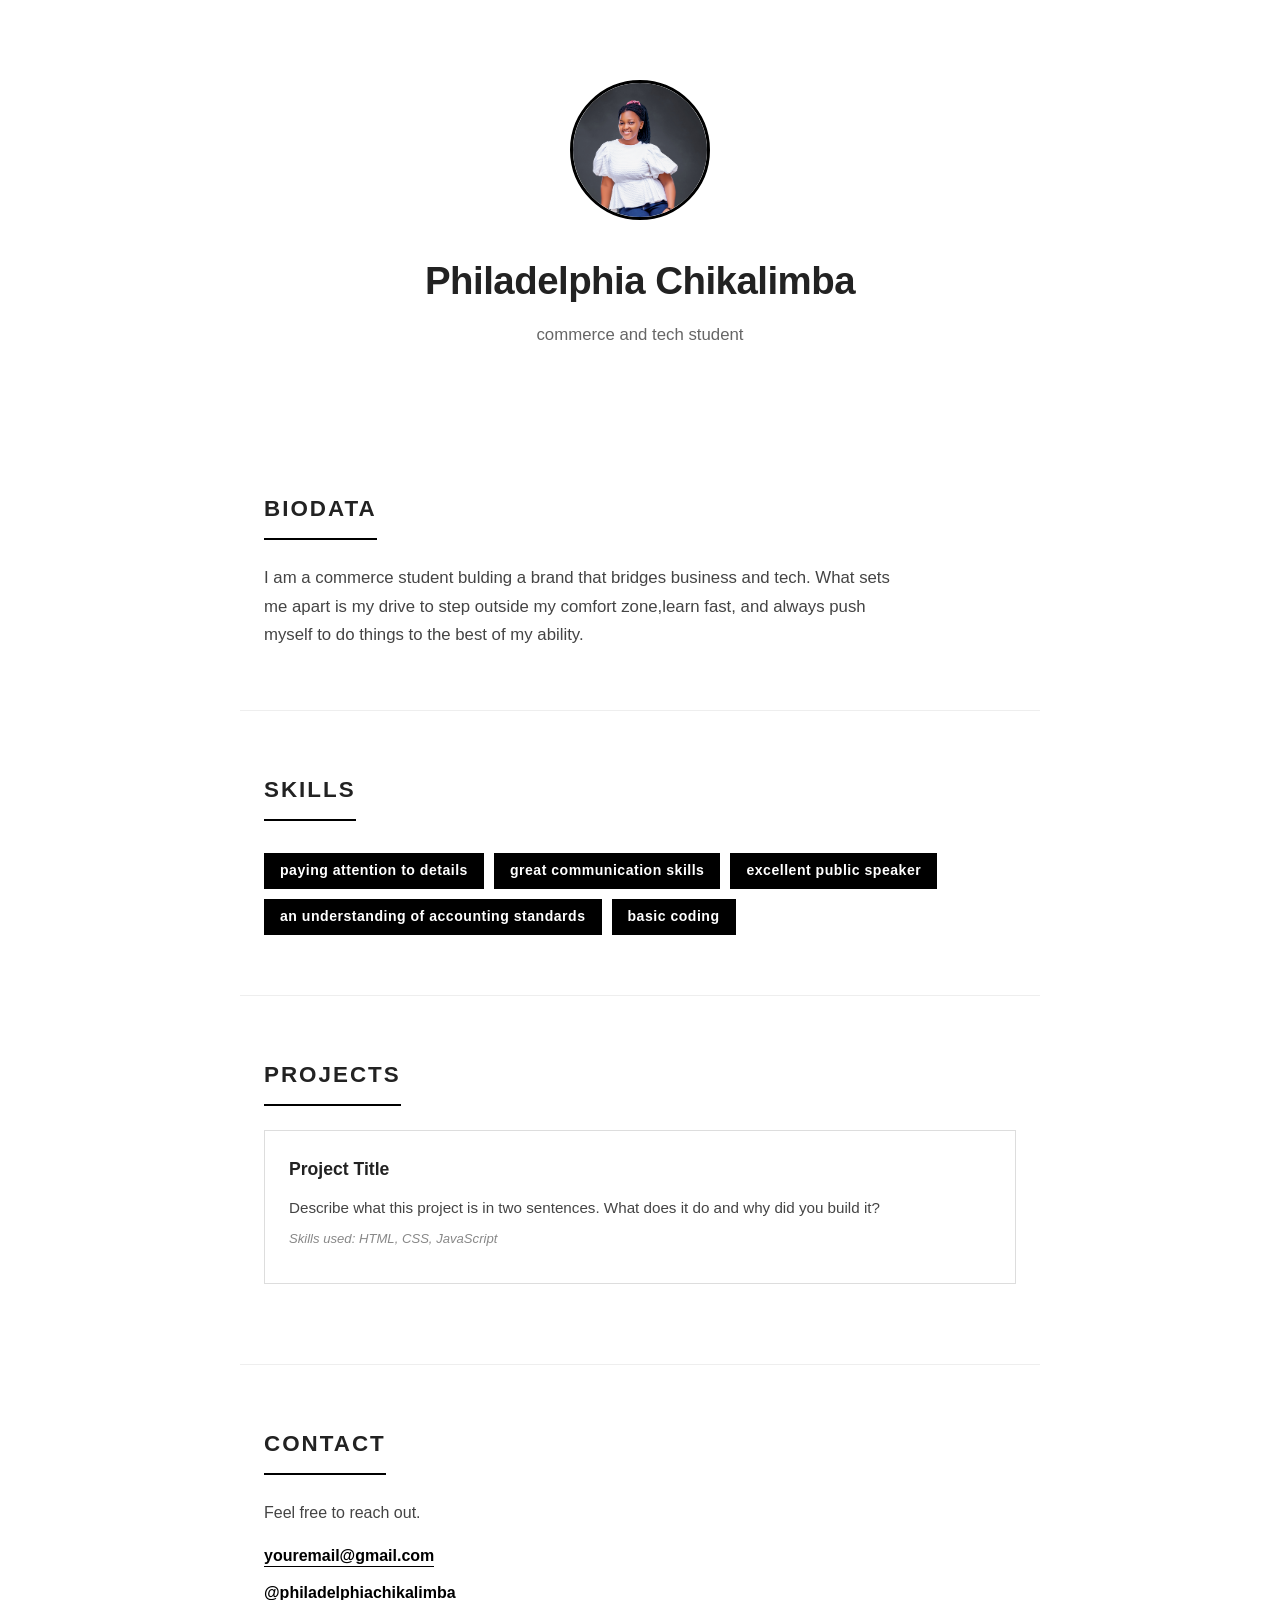
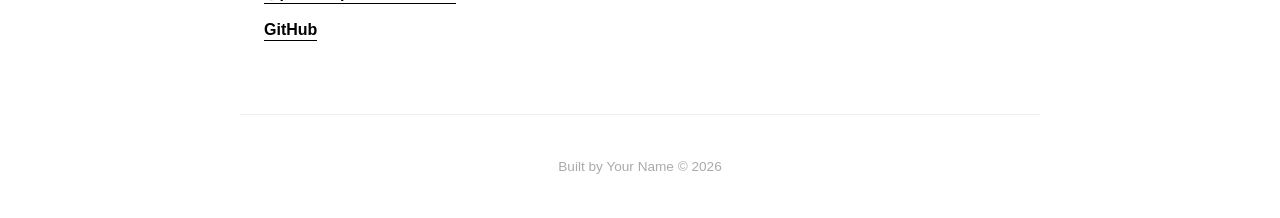
==== index.html @ 0338484e "Update contact links in index.html" ====
<!DOCTYPE html>
<html lang="en">
<head>
  <meta charset="UTF-8">
  <meta name="viewport" content="width=device-width, initial-scale=1.0">
  <title>Philadelphia Chikalimba</title>
  <link rel="stylesheet" href="style.css">
</head>
<body>

  <header>
    <img src="photo.jpg" alt="Your Name">
    <h1>Philadelphia Chikalimba</h1>
    <p class="title">commerce and tech student</p>
  </header>

  <section id="about">
    <h2>Biodata</h2>
    <p>
      I am a commerce student bulding a brand that bridges business and tech.
      What sets me apart is my drive to step outside my comfort zone,learn fast,
      and always push myself to do things to the best of my ability.
    </p>
  </section>

  <section id="skills">
    <h2>Skills</h2>
    <ul>
      <li>paying attention to details</li>
      <li>great communication skills</li>
      <li>excellent public speaker</li>
      <li>an understanding of accounting standards</li>
      <li>basic coding</li>
    </ul>
  </section>

  <section id="projects">
    <h2>Projects</h2>

    <div class="project-card">
      <h3>Project Title</h3>
      <p>Describe what this project is in two sentences. What does it do and why did you build it?</p>
      <p class="tags">Skills used: HTML, CSS, JavaScript</p>
    </div>

    <!-- Copy the block above to add more projects -->

  </section>

  <section id="contact">
    <h2>Contact</h2>
    <p>Feel free to reach out.</p>
    <ul class="contact-list">
      <li><a href="mailto:phil.chikalimba@gmail.com">youremail@gmail.com</a></li>
      <li><a href="https://www.instagram.com/philadelphiachikalimba/">@philadelphiachikalimba</a></li>
      <li><a href="https://github.com/yourname" target="_blank">GitHub</a></li>
    </ul>
  </section>

  <footer>
    <p>Built by Your Name &copy; 2026</p>
  </footer>

</body>
</html>
---- style.css ----
/* --- RESET & BASE --- */
* {
  margin: 0;
  padding: 0;
  box-sizing: border-box;
}
 
body {
  font-family: Arial, sans-serif;
  font-size: 16px;
  color: #222222;
  background-color: #ffffff;
  line-height: 1.7;
}
 
/* --- LAYOUT --- */
header,
section,
footer {
  max-width: 800px;
  margin: 0 auto;
  padding: 60px 24px;
}
 
section + section {
  border-top: 1px solid #eeeeee;
}
 
/* --- HEADER / HERO --- */
header {
  text-align: center;
  padding-top: 80px;
  padding-bottom: 80px;
}
 
header img {
  width: 140px;
  height: 140px;
  border-radius: 50%;
  object-fit: cover;
  border: 3px solid #000000;
  margin-bottom: 20px;
}
 
header h1 {
  font-size: 2.4rem;
  font-weight: 700;
  letter-spacing: -0.5px;
  margin-bottom: 8px;
}
 
header .title {
  font-size: 1.05rem;
  color: #666666;
}
 
/* --- SECTION HEADINGS --- */
h2 {
  font-size: 1.4rem;
  font-weight: 700;
  text-transform: uppercase;
  letter-spacing: 2px;
  margin-bottom: 24px;
  padding-bottom: 10px;
  border-bottom: 2px solid #000000;
  display: inline-block;
}
 
/* --- ABOUT --- */
#about p {
  font-size: 1.05rem;
  color: #444444;
  max-width: 640px;
}
 
/* --- SKILLS --- */
#skills ul {
  list-style: none;
  display: flex;
  flex-wrap: wrap;
  gap: 10px;
  margin-top: 8px;
}
 
#skills ul li {
  background-color: #000000;
  color: #ffffff;
  padding: 6px 16px;
  font-size: 0.88rem;
  font-weight: 600;
  letter-spacing: 0.5px;
}
 
/* --- PROJECTS --- */
.project-card {
  border: 1px solid #dddddd;
  padding: 24px;
  margin-bottom: 20px;
}
 
.project-card h3 {
  font-size: 1.1rem;
  font-weight: 700;
  margin-bottom: 10px;
}
 
.project-card p {
  font-size: 0.95rem;
  color: #444444;
  margin-bottom: 8px;
}
 
.project-card .tags {
  font-size: 0.82rem;
  color: #888888;
  font-style: italic;
}
 
/* --- CONTACT --- */
#contact p {
  margin-bottom: 16px;
  color: #444444;
}
 
.contact-list {
  list-style: none;
}
 
.contact-list li {
  margin-bottom: 10px;
}
 
.contact-list a {
  color: #000000;
  text-decoration: none;
  font-weight: 600;
  border-bottom: 1px solid #000000;
  padding-bottom: 2px;
}
 
.contact-list a:hover {
  color: #555555;
  border-bottom-color: #555555;
}
 
/* --- FOOTER --- */
footer {
  text-align: center;
  padding-top: 40px;
  padding-bottom: 40px;
  font-size: 0.85rem;
  color: #aaaaaa;
  border-top: 1px solid #eeeeee;
}
 
/* --- MOBILE RESPONSIVE --- */
@media (max-width: 600px) {
  header h1 {
    font-size: 1.8rem;
  }
 
  h2 {
    font-size: 1.2rem;
  }
 
  header img {
    width: 110px;
    height: 110px;
  }
 
  #skills ul {
    gap: 8px;
  }
 
  .project-card {
    padding: 18px;
  }
}
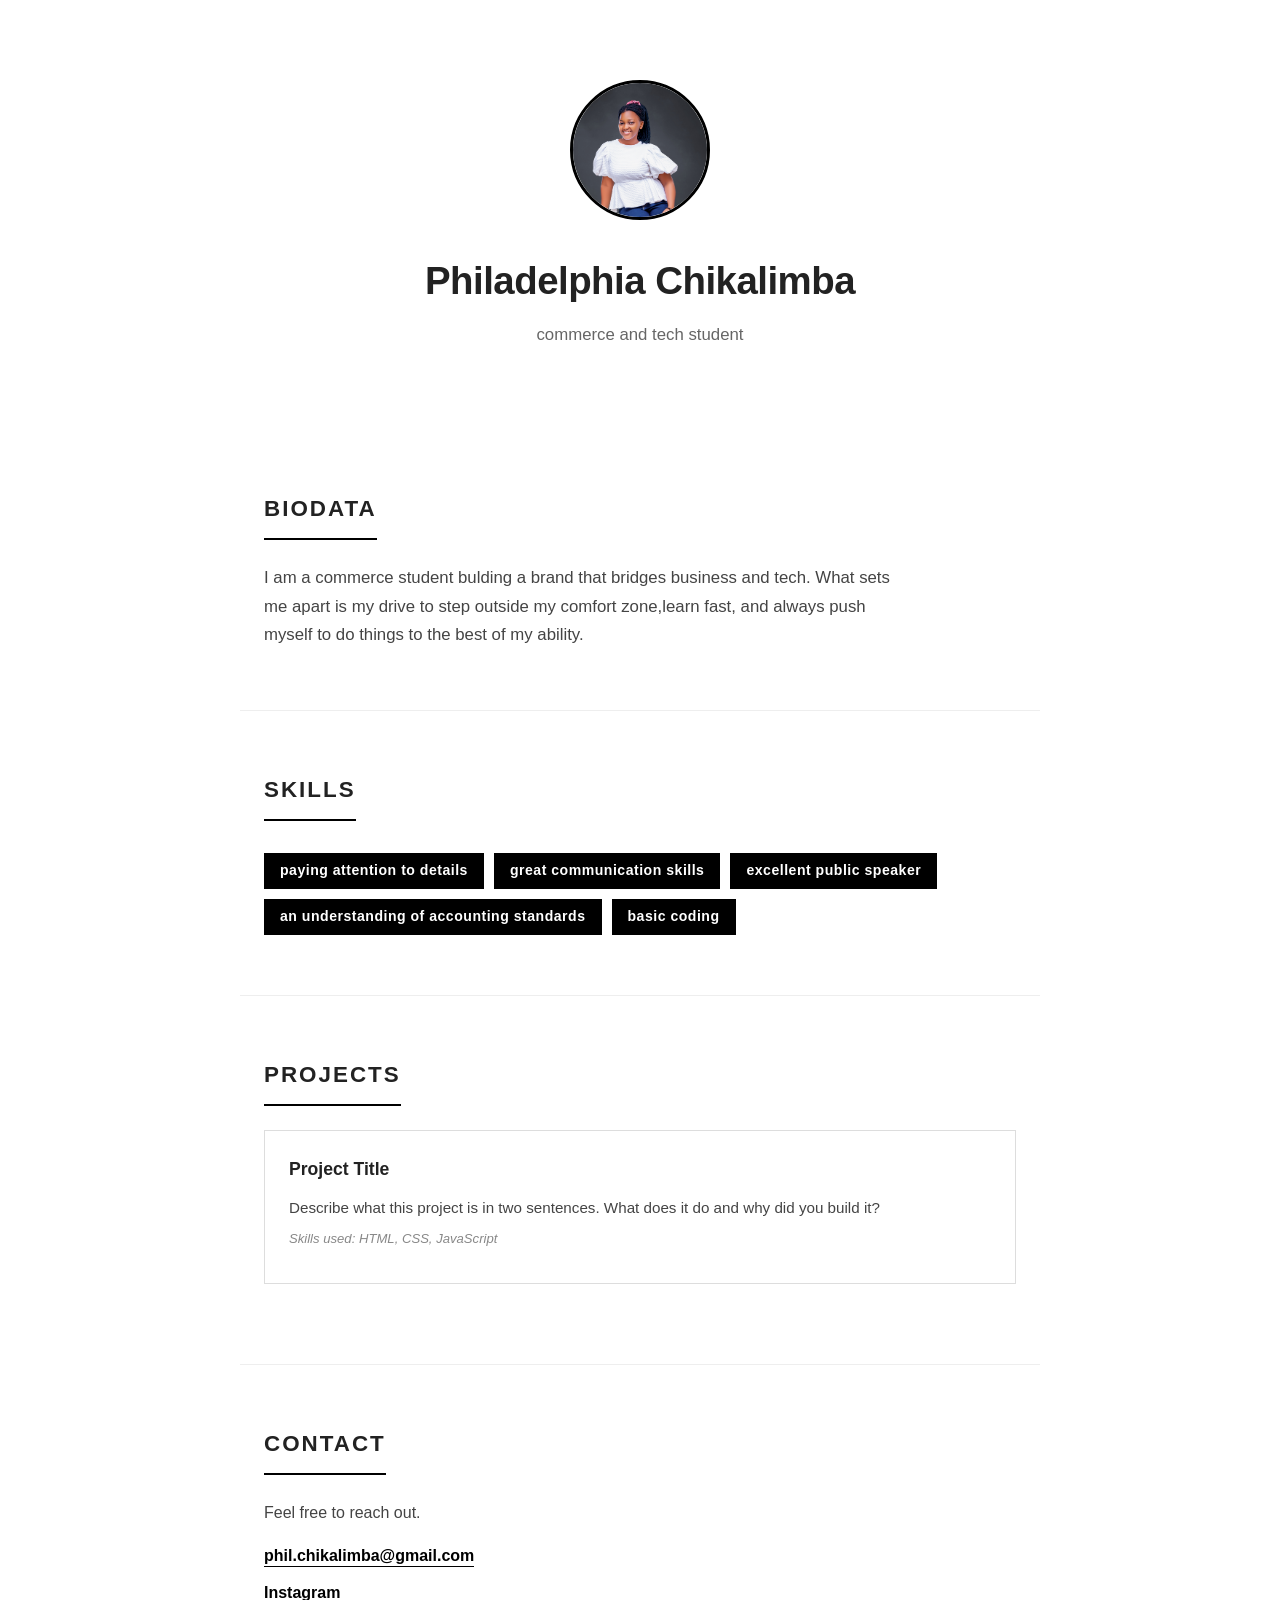
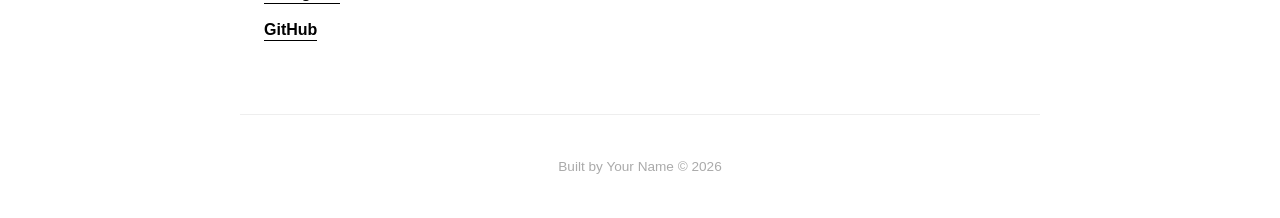
==== commit 486867a5: "Update contact information in index.html" ====
--- a/index.html
+++ b/index.html
@@ -48,14 +48,14 @@
   </section>
 
   <section id="contact">
-    <h2>Contact</h2>
-    <p>Feel free to reach out.</p>
-    <ul class="contact-list">
-      <li><a href="mailto:phil.chikalimba@gmail.com">youremail@gmail.com</a></li>
-      <li><a href="https://www.instagram.com/philadelphiachikalimba/">@philadelphiachikalimba</a></li>
-      <li><a href="https://github.com/yourname" target="_blank">GitHub</a></li>
-    </ul>
-  </section>
+  <h2>Contact</h2>
+  <p>Feel free to reach out.</p>
+  <ul class="contact-list">
+    <li><a href="mailto:phil.chikalimba@gmail.com">phil.chikalimba@gmail.com</a></li>
+    <li><a href="https://www.instagram.com/philaedphiachikalimba?igsh=0Ghucnkxb2ZpOHd5" target="_blank" rel="noopener noreferrer">Instagram</a></li>
+    <li><a href="https://github.com/philly619" target="_blank" rel="noopener noreferrer">GitHub</a></li>
+  </ul>
+</section>
 
   <footer>
     <p>Built by Your Name &copy; 2026</p>
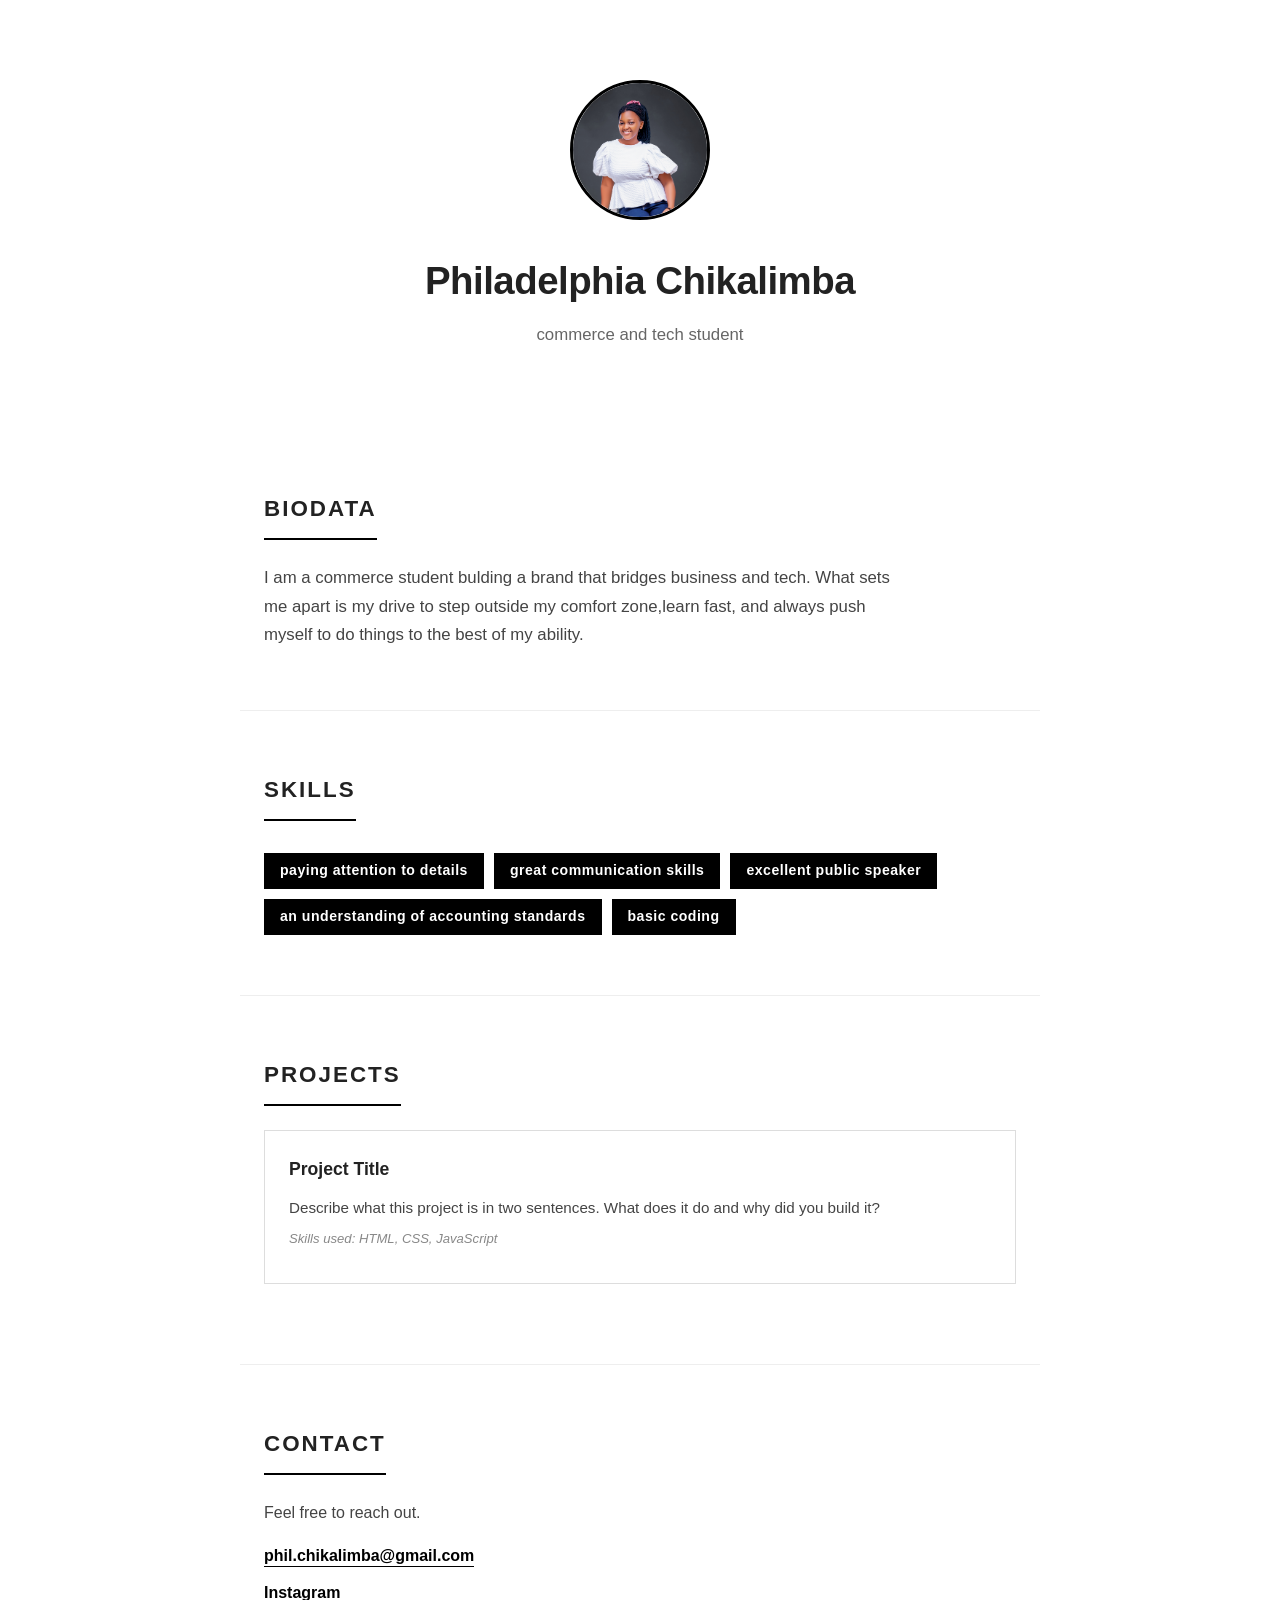
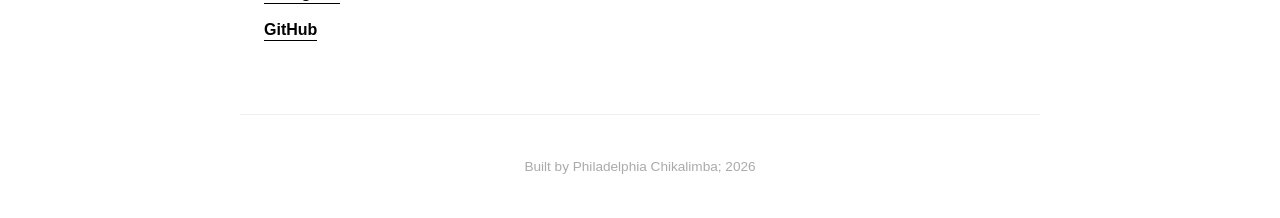
==== commit 2b08d5a1: "Update footer with new author name" ====
--- a/index.html
+++ b/index.html
@@ -52,13 +52,13 @@
   <p>Feel free to reach out.</p>
   <ul class="contact-list">
     <li><a href="mailto:phil.chikalimba@gmail.com">phil.chikalimba@gmail.com</a></li>
-    <li><a href="https://www.instagram.com/philaedphiachikalimba?igsh=0Ghucnkxb2ZpOHd5" target="_blank" rel="noopener noreferrer">Instagram</a></li>
+    <li><a href="https://www.instagram.com/philadelphiachikalimba?igsh=0Ghucnkxb2ZpOHd5" target="_blank" rel="noopener noreferrer">Instagram</a></li>
     <li><a href="https://github.com/philly619" target="_blank" rel="noopener noreferrer">GitHub</a></li>
   </ul>
 </section>
 
   <footer>
-    <p>Built by Your Name &copy; 2026</p>
+    <p>Built by Philadelphia Chikalimba; 2026</p>
   </footer>
 
 </body>
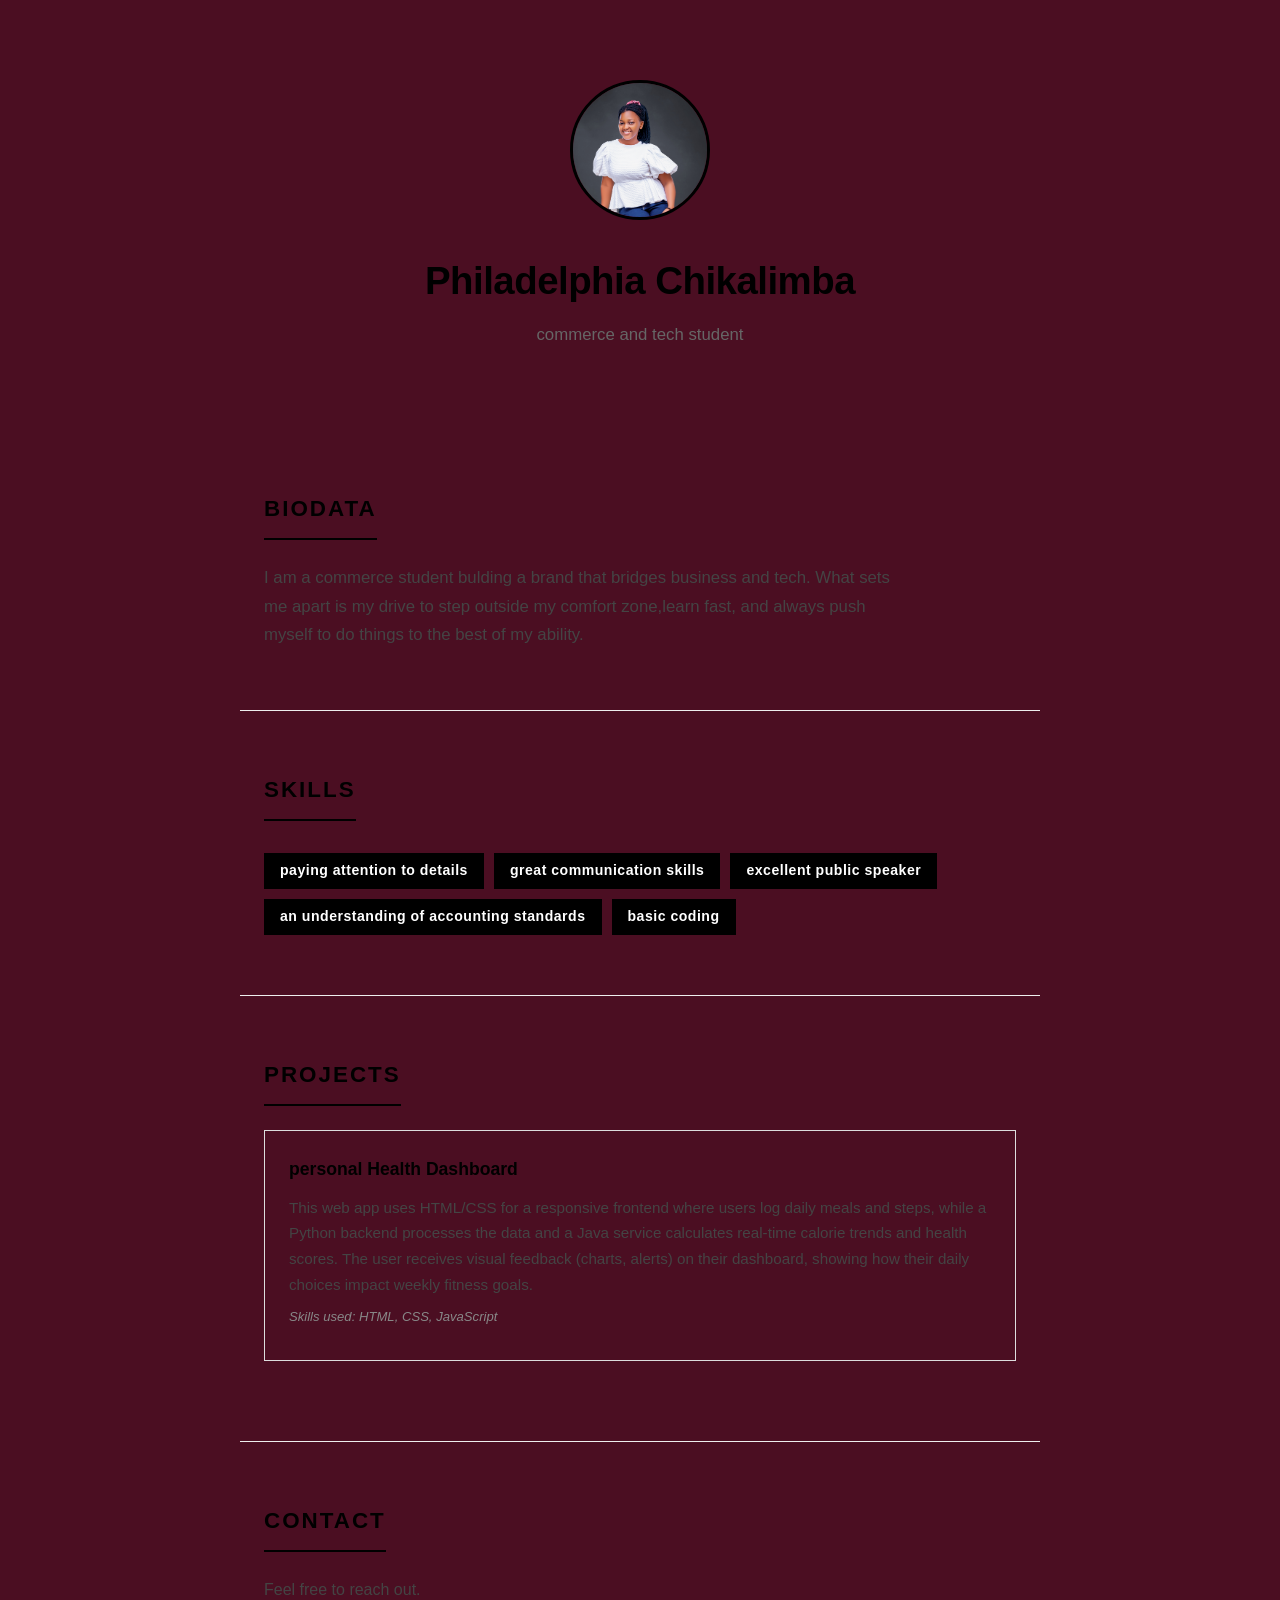
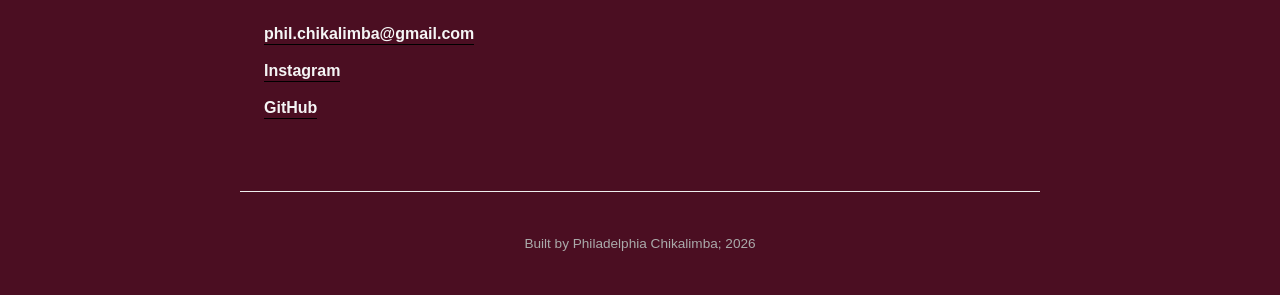
==== commit d49af19b: "Revise project title and description in index.html Updated project description for personal health d" ====
--- a/index.html
+++ b/index.html
@@ -38,8 +38,10 @@
     <h2>Projects</h2>
 
     <div class="project-card">
-      <h3>Project Title</h3>
-      <p>Describe what this project is in two sentences. What does it do and why did you build it?</p>
+      <h3>personal Health Dashboard</h3>
+      <p>This web app uses HTML/CSS for a responsive frontend where users log daily meals and steps, 
+        while a Python backend processes the data and a Java service calculates real-time calorie trends and health scores. 
+        The user receives visual feedback (charts, alerts) on their dashboard, showing how their daily choices impact weekly fitness goals.</p>
       <p class="tags">Skills used: HTML, CSS, JavaScript</p>
     </div>
 
--- a/style.css
+++ b/style.css
@@ -8,8 +8,8 @@
 body {
   font-family: Arial, sans-serif;
   font-size: 16px;
-  color: #222222;
-  background-color: #ffffff;
+  color: #000000;
+  background-color: #4B0E22;
   line-height: 1.7;
 }
  
@@ -131,7 +131,7 @@
 }
  
 .contact-list a {
-  color: #000000;
+  color: #f5f5f5;
   text-decoration: none;
   font-weight: 600;
   border-bottom: 1px solid #000000;
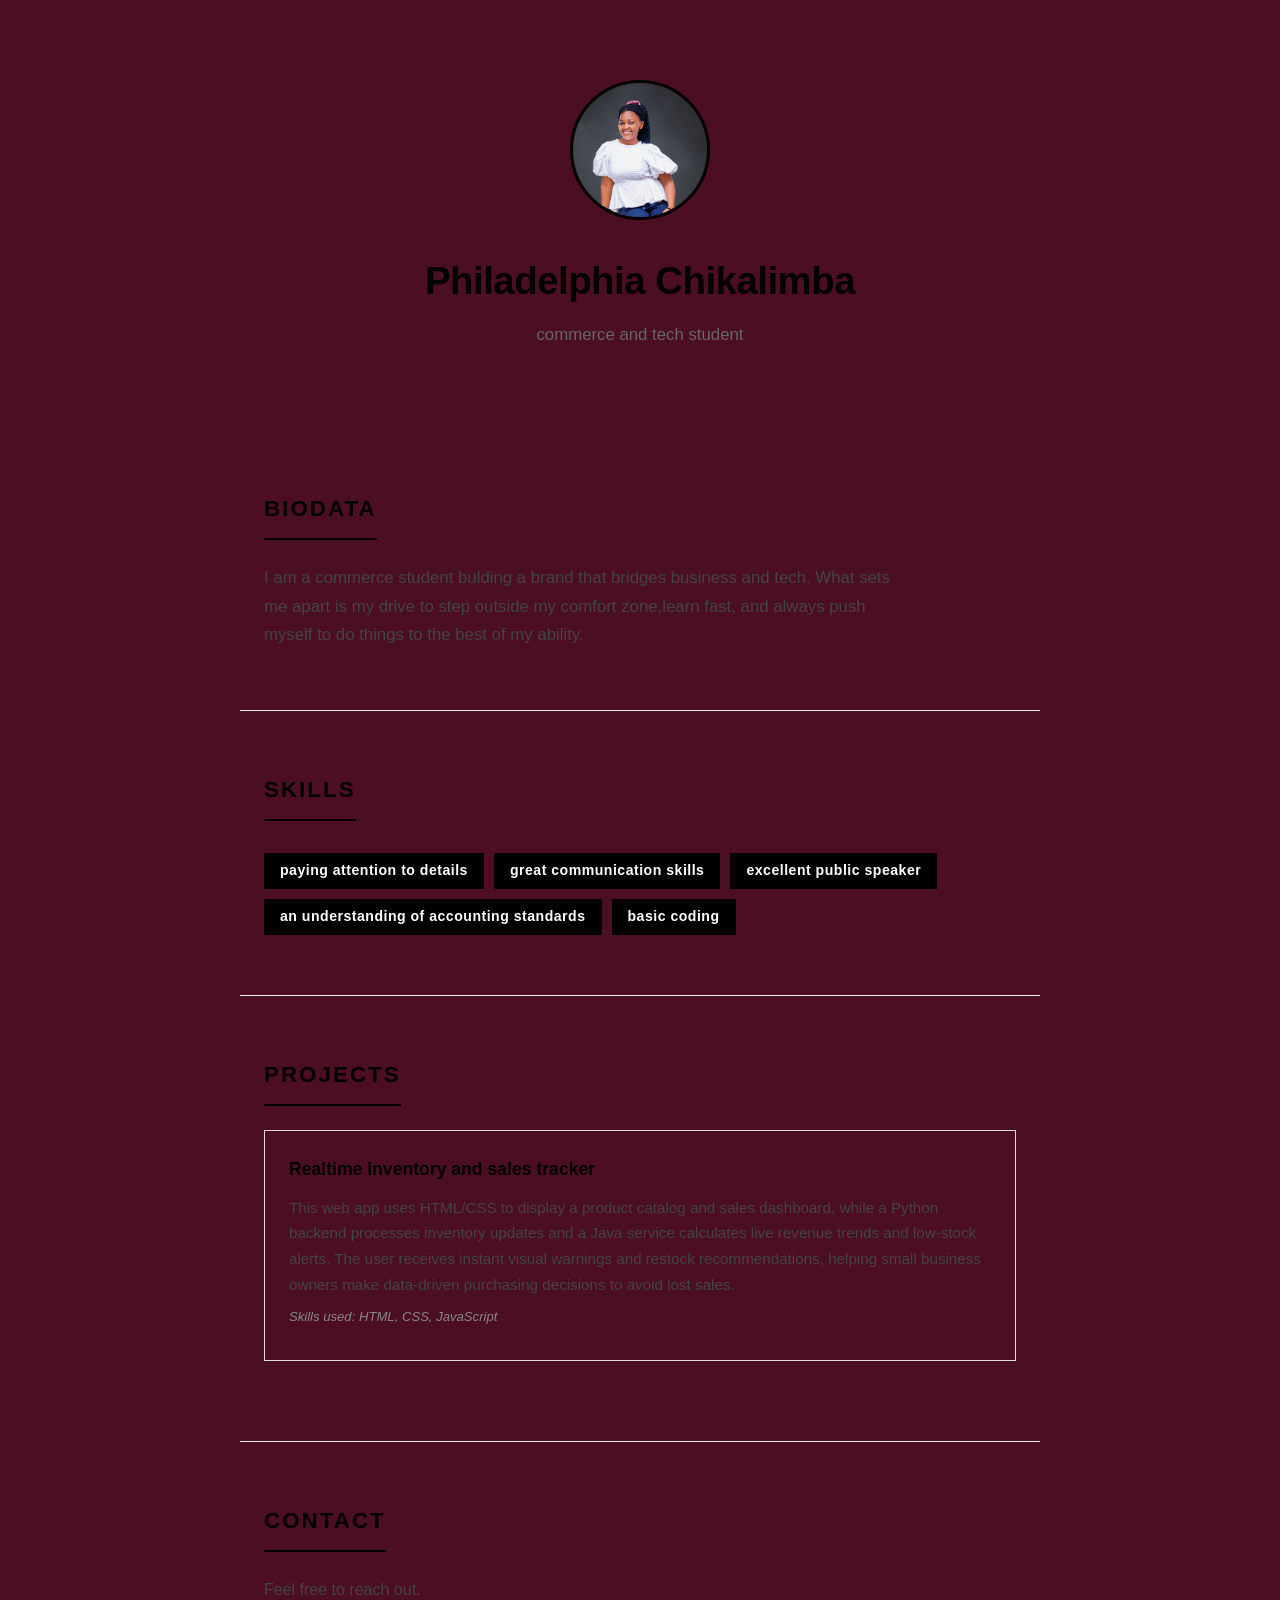
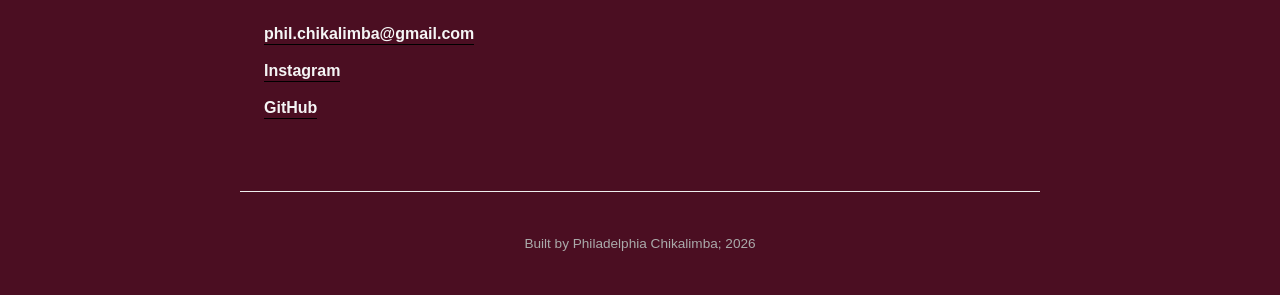
==== commit e0dba8f9: "Update project description and title in index.html" ====
--- a/index.html
+++ b/index.html
@@ -38,10 +38,11 @@
     <h2>Projects</h2>
 
     <div class="project-card">
-      <h3>personal Health Dashboard</h3>
-      <p>This web app uses HTML/CSS for a responsive frontend where users log daily meals and steps, 
-        while a Python backend processes the data and a Java service calculates real-time calorie trends and health scores. 
-        The user receives visual feedback (charts, alerts) on their dashboard, showing how their daily choices impact weekly fitness goals.</p>
+      <h3>Realtime inventory and sales tracker</h3>
+      <p>This web app uses HTML/CSS to display a product catalog and sales dashboard,
+        while a Python backend processes inventory updates and a Java service calculates
+        live revenue trends and low-stock alerts. The user receives instant visual warnings and restock recommendations,
+        helping small business owners make data-driven purchasing decisions to avoid lost sales.</p>
       <p class="tags">Skills used: HTML, CSS, JavaScript</p>
     </div>
 
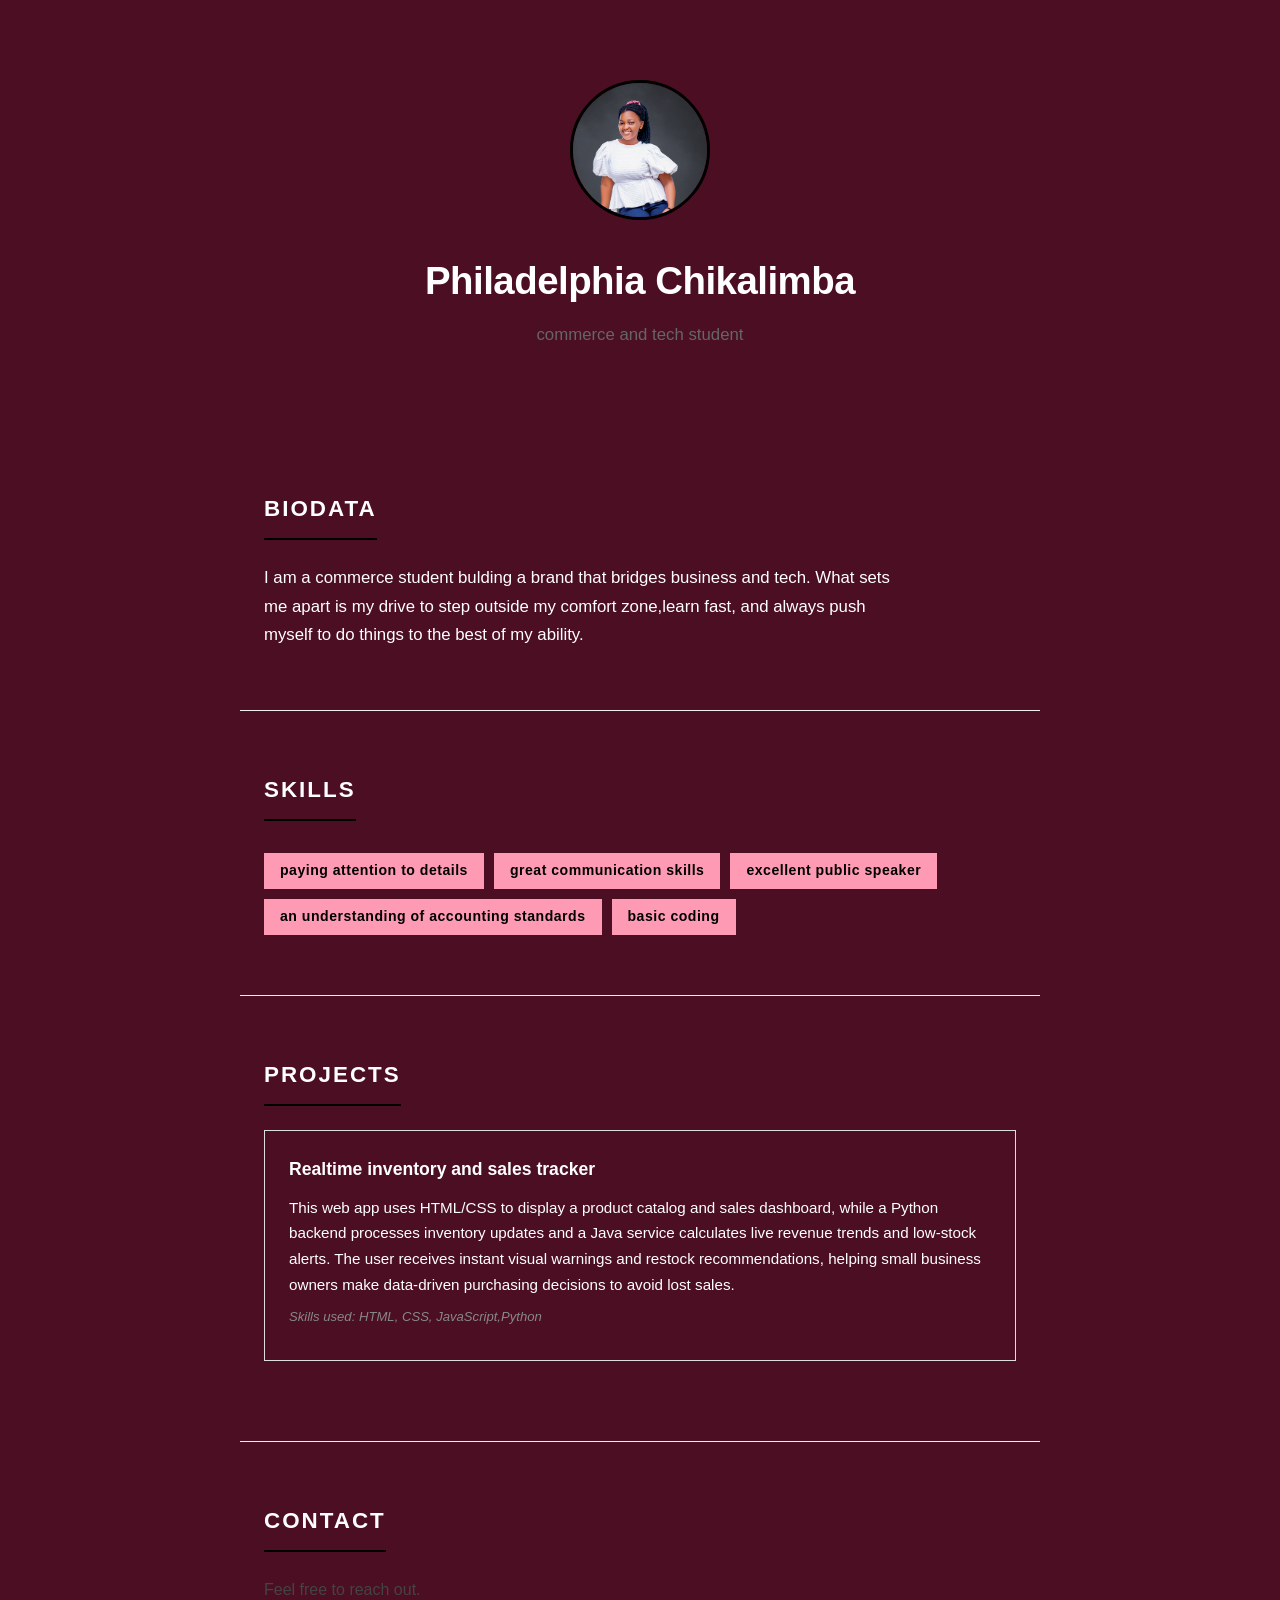
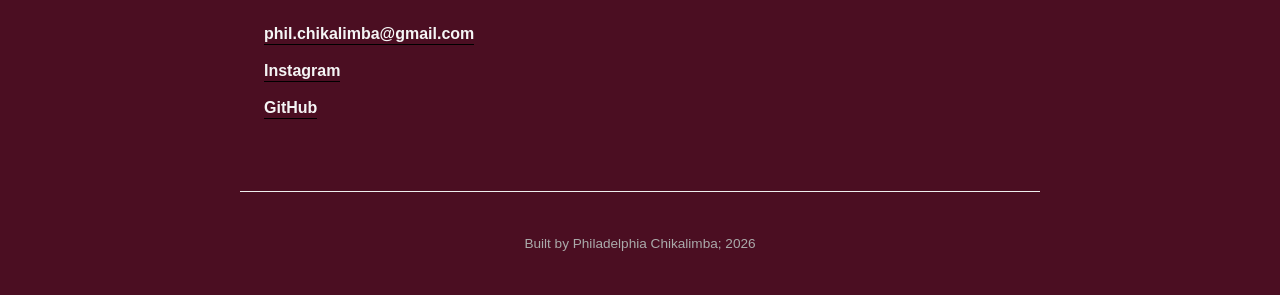
==== commit 28ff51ec: "Add Python to skills used in project description" ====
--- a/index.html
+++ b/index.html
@@ -43,7 +43,7 @@
         while a Python backend processes inventory updates and a Java service calculates
         live revenue trends and low-stock alerts. The user receives instant visual warnings and restock recommendations,
         helping small business owners make data-driven purchasing decisions to avoid lost sales.</p>
-      <p class="tags">Skills used: HTML, CSS, JavaScript</p>
+      <p class="tags">Skills used: HTML, CSS, JavaScript,Python</p>
     </div>
 
     <!-- Copy the block above to add more projects -->
--- a/style.css
+++ b/style.css
@@ -8,7 +8,7 @@
 body {
   font-family: Arial, sans-serif;
   font-size: 16px;
-  color: #000000;
+  color: #FFFFFF;
   background-color: #4B0E22;
   line-height: 1.7;
 }
@@ -69,7 +69,7 @@
 /* --- ABOUT --- */
 #about p {
   font-size: 1.05rem;
-  color: #444444;
+  color: #FFFFFF;
   max-width: 640px;
 }
  
@@ -83,8 +83,8 @@
 }
  
 #skills ul li {
-  background-color: #000000;
-  color: #ffffff;
+  background-color: #FF9AB4;
+  color: #000000;
   padding: 6px 16px;
   font-size: 0.88rem;
   font-weight: 600;
@@ -106,7 +106,7 @@
  
 .project-card p {
   font-size: 0.95rem;
-  color: #444444;
+  color: #FFFFFF;
   margin-bottom: 8px;
 }
  
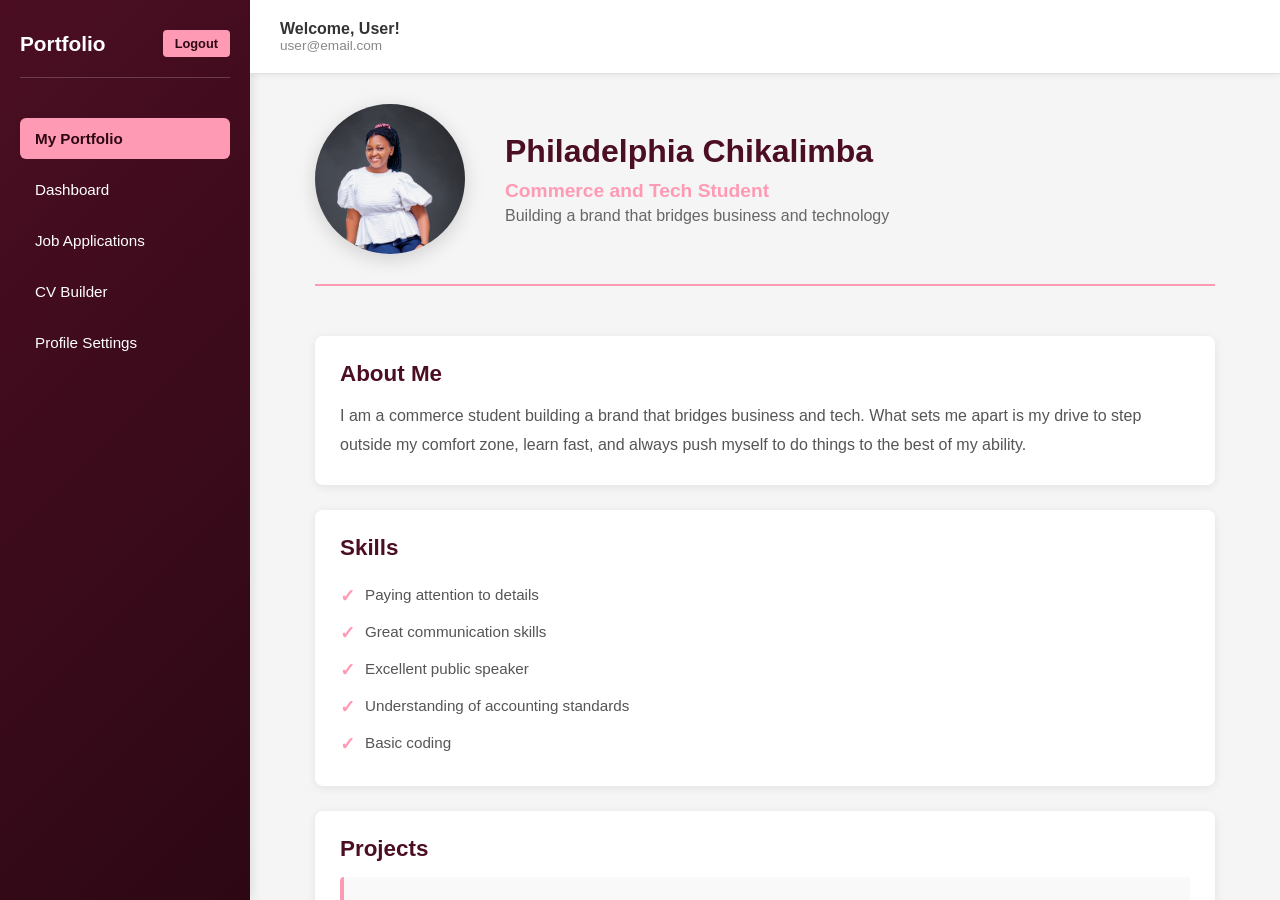
==== commit a4e9a603: "Replace index.html with merged dashboard-portfolio (now the default landing page)" ====
--- a/index.html
+++ b/index.html
@@ -3,66 +3,313 @@
 <head>
   <meta charset="UTF-8">
   <meta name="viewport" content="width=device-width, initial-scale=1.0">
-  <title>Philadelphia Chikalimba</title>
-  <link rel="stylesheet" href="style.css">
+  <title>Dashboard - Portfolio</title>
+  <link rel="stylesheet" href="dashboard-style.css">
 </head>
 <body>
-
-  <header>
-    <img src="photo.jpg" alt="Your Name">
-    <h1>Philadelphia Chikalimba</h1>
-    <p class="title">commerce and tech student</p>
-  </header>
-
-  <section id="about">
-    <h2>Biodata</h2>
-    <p>
-      I am a commerce student bulding a brand that bridges business and tech.
-      What sets me apart is my drive to step outside my comfort zone,learn fast,
-      and always push myself to do things to the best of my ability.
-    </p>
-  </section>
-
-  <section id="skills">
-    <h2>Skills</h2>
-    <ul>
-      <li>paying attention to details</li>
-      <li>great communication skills</li>
-      <li>excellent public speaker</li>
-      <li>an understanding of accounting standards</li>
-      <li>basic coding</li>
-    </ul>
-  </section>
-
-  <section id="projects">
-    <h2>Projects</h2>
-
-    <div class="project-card">
-      <h3>Realtime inventory and sales tracker</h3>
-      <p>This web app uses HTML/CSS to display a product catalog and sales dashboard,
-        while a Python backend processes inventory updates and a Java service calculates
-        live revenue trends and low-stock alerts. The user receives instant visual warnings and restock recommendations,
-        helping small business owners make data-driven purchasing decisions to avoid lost sales.</p>
-      <p class="tags">Skills used: HTML, CSS, JavaScript,Python</p>
+  <div class="dashboard-container">
+    <!-- Sidebar Navigation -->
+    <aside class="sidebar">
+      <div class="sidebar-header">
+        <h2>Portfolio</h2>
+        <button id="logoutBtn" class="btn-logout">Logout</button>
+      </div>
+      <nav class="sidebar-nav">
+        <ul>
+          <li><a href="#" class="nav-link active" data-section="portfolio">My Portfolio</a></li>
+          <li><a href="#" class="nav-link" data-section="overview">Dashboard</a></li>
+          <li><a href="#" class="nav-link" data-section="jobs">Job Applications</a></li>
+          <li><a href="#" class="nav-link" data-section="cv-builder">CV Builder</a></li>
+          <li><a href="#" class="nav-link" data-section="profile">Profile Settings</a></li>
+        </ul>
+      </nav>
+    </aside>
+
+    <!-- Main Content -->
+    <main class="main-content">
+      <!-- Header -->
+      <header class="dashboard-header">
+        <div class="user-info">
+          <p id="userName">Welcome, User!</p>
+          <small id="userEmail">user@email.com</small>
+        </div>
+      </header>
+
+      <!-- Portfolio Section -->
+      <section id="portfolio" class="section-content active">
+        <div class="portfolio-container">
+          <!-- Portfolio Header -->
+          <div class="portfolio-header">
+            <img src="photo.jpg" alt="Philadelphia Chikalimba" class="portfolio-photo">
+            <div class="portfolio-intro">
+              <h1>Philadelphia Chikalimba</h1>
+              <p class="portfolio-title">Commerce and Tech Student</p>
+              <p class="portfolio-subtitle">Building a brand that bridges business and technology</p>
+            </div>
+          </div>
+
+          <!-- About Section -->
+          <div class="portfolio-section">
+            <h2>About Me</h2>
+            <p class="bio-text">
+              I am a commerce student building a brand that bridges business and tech. What sets me apart is my drive to step outside my comfort zone, learn fast, and always push myself to do things to the best of my ability.
+            </p>
+          </div>
+
+          <!-- Skills Section -->
+          <div class="portfolio-section">
+            <h2>Skills</h2>
+            <ul class="skills-list">
+              <li>Paying attention to details</li>
+              <li>Great communication skills</li>
+              <li>Excellent public speaker</li>
+              <li>Understanding of accounting standards</li>
+              <li>Basic coding</li>
+            </ul>
+          </div>
+
+          <!-- Projects Section -->
+          <div class="portfolio-section">
+            <h2>Projects</h2>
+            <div class="project-card">
+              <h3>Realtime Inventory and Sales Tracker</h3>
+              <p>This web app uses HTML/CSS to display a product catalog and sales dashboard, while a Python backend processes inventory updates and a Java service calculates live revenue trends and low-stock alerts. The user receives instant visual warnings and restock recommendations, helping small business owners make data-driven purchasing decisions to avoid lost sales.</p>
+              <p class="project-tags"><strong>Skills used:</strong> HTML, CSS, JavaScript, Python</p>
+            </div>
+          </div>
+
+          <!-- Contact Section -->
+          <div class="portfolio-section">
+            <h2>Contact</h2>
+            <p>Feel free to reach out.</p>
+            <ul class="contact-list">
+              <li><a href="mailto:phil.chikalimba@gmail.com">📧 phil.chikalimba@gmail.com</a></li>
+              <li><a href="https://www.instagram.com/philadelphiachikalimba?igsh=0Ghucnkxb2ZpOHd5" target="_blank" rel="noopener noreferrer">📱 Instagram</a></li>
+              <li><a href="https://github.com/philly619" target="_blank" rel="noopener noreferrer">💻 GitHub</a></li>
+            </ul>
+          </div>
+        </div>
+      </section>
+
+      <!-- Dashboard Overview Section -->
+      <section id="overview" class="section-content">
+        <h1>Dashboard Overview</h1>
+        <div class="stats-grid">
+          <div class="stat-card">
+            <h3>Applied Jobs</h3>
+            <p class="stat-number" id="appliedCount">0</p>
+          </div>
+          <div class="stat-card">
+            <h3>Interested Jobs</h3>
+            <p class="stat-number" id="interestedCount">0</p>
+          </div>
+          <div class="stat-card">
+            <h3>CV Versions</h3>
+            <p class="stat-number" id="cvCount">0</p>
+          </div>
+        </div>
+      </section>
+
+      <!-- Job Applications Section -->
+      <section id="jobs" class="section-content">
+        <h1>Job Applications Tracker</h1>
+        
+        <div class="jobs-controls">
+          <button id="addJobBtn" class="btn-primary">+ Add Job</button>
+          <div class="filter-tabs">
+            <button class="filter-btn active" data-filter="all">All</button>
+            <button class="filter-btn" data-filter="applied">Applied</button>
+            <button class="filter-btn" data-filter="interested">Interested</button>
+          </div>
+        </div>
+
+        <!-- Add Job Modal -->
+        <div id="jobModal" class="modal">
+          <div class="modal-content">
+            <span class="close">&times;</span>
+            <h2>Add Job Application</h2>
+            <form id="jobForm">
+              <div class="form-group">
+                <label for="jobTitle">Job Title</label>
+                <input type="text" id="jobTitle" name="jobTitle" required>
+              </div>
+
+              <div class="form-group">
+                <label for="company">Company Name</label>
+                <input type="text" id="company" name="company" required>
+              </div>
+
+              <div class="form-group">
+                <label for="jobLocation">Location</label>
+                <input type="text" id="jobLocation" name="jobLocation">
+              </div>
+
+              <div class="form-group">
+                <label for="jobStatus">Status</label>
+                <select id="jobStatus" name="jobStatus" required>
+                  <option value="applied">Applied</option>
+                  <option value="interested">Interested</option>
+                </select>
+              </div>
+
+              <div class="form-group">
+                <label for="applicationDate">Application Date</label>
+                <input type="date" id="applicationDate" name="applicationDate">
+              </div>
+
+              <div class="form-group">
+                <label for="jobDescription">Job Description</label>
+                <textarea id="jobDescription" name="jobDescription" rows="4"></textarea>
+              </div>
+
+              <button type="submit" class="btn-primary">Save Job</button>
+            </form>
+          </div>
+        </div>
+
+        <!-- Jobs List -->
+        <div id="jobsList" class="jobs-list">
+          <p class="no-data">No jobs added yet. Click "Add Job" to get started.</p>
+        </div>
+      </section>
+
+      <!-- CV Builder Section -->
+      <section id="cv-builder" class="section-content">
+        <h1>CV Builder</h1>
+        
+        <div class="cv-builder-container">
+          <!-- CV Form -->
+          <div class="cv-form">
+            <h2>Build Your CV</h2>
+            <form id="cvForm">
+              <!-- Personal Information -->
+              <fieldset>
+                <legend>Personal Information</legend>
+                <div class="form-group">
+                  <label for="cvFullName">Full Name</label>
+                  <input type="text" id="cvFullName" name="cvFullName" required>
+                </div>
+
+                <div class="form-group">
+                  <label for="cvEmail">Email</label>
+                  <input type="email" id="cvEmail" name="cvEmail" required>
+                </div>
+
+                <div class="form-group">
+                  <label for="cvPhone">Phone Number</label>
+                  <input type="tel" id="cvPhone" name="cvPhone">
+                </div>
+
+                <div class="form-group">
+                  <label for="cvLocation">Location</label>
+                  <input type="text" id="cvLocation" name="cvLocation">
+                </div>
+              </fieldset>
+
+              <!-- Professional Summary -->
+              <fieldset>
+                <legend>Professional Summary</legend>
+                <div class="form-group">
+                  <label for="cvSummary">Summary</label>
+                  <textarea id="cvSummary" name="cvSummary" rows="4" placeholder="Brief summary of your professional background"></textarea>
+                </div>
+              </fieldset>
+
+              <!-- Experience -->
+              <fieldset>
+                <legend>Work Experience</legend>
+                <div id="experienceContainer"></div>
+                <button type="button" id="addExperienceBtn" class="btn-secondary">+ Add Experience</button>
+              </fieldset>
+
+              <!-- Education -->
+              <fieldset>
+                <legend>Education</legend>
+                <div id="educationContainer"></div>
+                <button type="button" id="addEducationBtn" class="btn-secondary">+ Add Education</button>
+              </fieldset>
+
+              <!-- Skills -->
+              <fieldset>
+                <legend>Skills</legend>
+                <div id="skillsContainer"></div>
+                <button type="button" id="addSkillBtn" class="btn-secondary">+ Add Skill</button>
+              </fieldset>
+
+              <div class="cv-actions">
+                <button type="submit" class="btn-primary">Save CV</button>
+                <button type="button" id="previewCvBtn" class="btn-secondary">Preview CV</button>
+              </div>
+            </form>
+          </div>
+
+          <!-- CV Preview -->
+          <div class="cv-preview">
+            <h2>CV Preview</h2>
+            <div id="cvPreviewContent" class="preview-content">
+              <p>Fill in the form to see your CV preview</p>
+            </div>
+            <button id="downloadCvBtn" class="btn-primary">Download PDF</button>
+          </div>
+        </div>
+      </section>
+
+      <!-- Profile Settings Section -->
+      <section id="profile" class="section-content">
+        <h1>Profile Settings</h1>
+        
+        <form id="profileForm">
+          <fieldset>
+            <legend>Account Information</legend>
+            <div class="form-group">
+              <label for="profileFullName">Full Name</label>
+              <input type="text" id="profileFullName" name="profileFullName" required>
+            </div>
+
+            <div class="form-group">
+              <label for="profileEmail">Email</label>
+              <input type="email" id="profileEmail" name="profileEmail" required disabled>
+            </div>
+
+            <div class="form-group">
+              <label for="profileBio">Bio</label>
+              <textarea id="profileBio" name="profileBio" rows="4"></textarea>
+            </div>
+          </fieldset>
+
+          <fieldset>
+            <legend>Change Password</legend>
+            <div class="form-group">
+              <label for="currentPassword">Current Password</label>
+              <input type="password" id="currentPassword" name="currentPassword">
+            </div>
+
+            <div class="form-group">
+              <label for="newPassword">New Password</label>
+              <input type="password" id="newPassword" name="newPassword">
+            </div>
+
+            <div class="form-group">
+              <label for="confirmNewPassword">Confirm New Password</label>
+              <input type="password" id="confirmNewPassword" name="confirmNewPassword">
+            </div>
+          </fieldset>
+
+          <button type="submit" class="btn-primary">Save Changes</button>
+        </form>
+      </section>
+    </main>
+  </div>
+
+  <!-- Success Modal -->
+  <div id="successModal" class="modal">
+    <div class="modal-content">
+      <p id="successMessage"></p>
+      <button class="btn-primary" onclick="closeSuccessModal()">Close</button>
     </div>
-
-    <!-- Copy the block above to add more projects -->
-
-  </section>
-
-  <section id="contact">
-  <h2>Contact</h2>
-  <p>Feel free to reach out.</p>
-  <ul class="contact-list">
-    <li><a href="mailto:phil.chikalimba@gmail.com">phil.chikalimba@gmail.com</a></li>
-    <li><a href="https://www.instagram.com/philadelphiachikalimba?igsh=0Ghucnkxb2ZpOHd5" target="_blank" rel="noopener noreferrer">Instagram</a></li>
-    <li><a href="https://github.com/philly619" target="_blank" rel="noopener noreferrer">GitHub</a></li>
-  </ul>
-</section>
-
-  <footer>
-    <p>Built by Philadelphia Chikalimba; 2026</p>
-  </footer>
-
+  </div>
+
+  <script src="auth.js"></script>
+  <script src="dashboard.js"></script>
 </body>
 </html>
--- a/dashboard-style.css
+++ b/dashboard-style.css
@@ -0,0 +1,812 @@
+/* --- RESET & BASE --- */
+* {
+  margin: 0;
+  padding: 0;
+  box-sizing: border-box;
+}
+
+body {
+  font-family: 'Segoe UI', Tahoma, Geneva, Verdana, sans-serif;
+  background-color: #f5f5f5;
+  color: #333;
+}
+
+/* --- DASHBOARD LAYOUT --- */
+.dashboard-container {
+  display: flex;
+  height: 100vh;
+}
+
+/* --- SIDEBAR --- */
+.sidebar {
+  width: 250px;
+  background: linear-gradient(135deg, #4B0E22 0%, #2d0814 100%);
+  color: white;
+  padding: 30px 20px;
+  overflow-y: auto;
+  box-shadow: 2px 0 10px rgba(0, 0, 0, 0.1);
+}
+
+.sidebar-header {
+  display: flex;
+  justify-content: space-between;
+  align-items: center;
+  margin-bottom: 40px;
+  padding-bottom: 20px;
+  border-bottom: 1px solid rgba(255, 255, 255, 0.2);
+}
+
+.sidebar-header h2 {
+  font-size: 1.3rem;
+  font-weight: 700;
+}
+
+.btn-logout {
+  background: #FF9AB4;
+  color: #2d0814;
+  border: none;
+  padding: 6px 12px;
+  border-radius: 4px;
+  font-size: 0.8rem;
+  font-weight: 600;
+  cursor: pointer;
+  transition: background 0.3s ease;
+}
+
+.btn-logout:hover {
+  background: #E67BA0;
+}
+
+.sidebar-nav ul {
+  list-style: none;
+}
+
+.sidebar-nav ul li {
+  margin-bottom: 10px;
+}
+
+.nav-link {
+  display: block;
+  color: white;
+  text-decoration: none;
+  padding: 12px 15px;
+  border-radius: 6px;
+  transition: background 0.3s ease;
+  font-size: 0.95rem;
+}
+
+.nav-link:hover {
+  background: rgba(255, 154, 180, 0.2);
+}
+
+.nav-link.active {
+  background: #FF9AB4;
+  color: #2d0814;
+  font-weight: 600;
+}
+
+/* --- MAIN CONTENT --- */
+.main-content {
+  flex: 1;
+  overflow-y: auto;
+  padding: 0;
+}
+
+.dashboard-header {
+  background: white;
+  padding: 20px 30px;
+  border-bottom: 1px solid #e0e0e0;
+  box-shadow: 0 2px 5px rgba(0, 0, 0, 0.05);
+  display: flex;
+  justify-content: space-between;
+  align-items: center;
+}
+
+.user-info {
+  display: flex;
+  flex-direction: column;
+}
+
+.user-info p {
+  font-size: 1rem;
+  font-weight: 600;
+  color: #333;
+}
+
+.user-info small {
+  font-size: 0.85rem;
+  color: #888;
+}
+
+/* --- SECTIONS --- */
+.section-content {
+  padding: 30px;
+  display: none;
+}
+
+.section-content.active {
+  display: block;
+  animation: fadeIn 0.3s ease;
+}
+
+@keyframes fadeIn {
+  from {
+    opacity: 0;
+    transform: translateY(10px);
+  }
+  to {
+    opacity: 1;
+    transform: translateY(0);
+  }
+}
+
+.section-content h1 {
+  font-size: 1.8rem;
+  color: #4B0E22;
+  margin-bottom: 30px;
+  font-weight: 700;
+}
+
+/* --- PORTFOLIO SECTION --- */
+.portfolio-container {
+  max-width: 900px;
+  margin: 0 auto;
+}
+
+.portfolio-header {
+  display: flex;
+  align-items: center;
+  gap: 40px;
+  margin-bottom: 50px;
+  padding-bottom: 30px;
+  border-bottom: 2px solid #FF9AB4;
+}
+
+.portfolio-photo {
+  width: 150px;
+  height: 150px;
+  border-radius: 50%;
+  object-fit: cover;
+  box-shadow: 0 5px 20px rgba(0, 0, 0, 0.15);
+}
+
+.portfolio-intro h1 {
+  font-size: 2rem;
+  color: #4B0E22;
+  margin: 0 0 10px 0;
+}
+
+.portfolio-title {
+  font-size: 1.2rem;
+  color: #FF9AB4;
+  font-weight: 600;
+  margin: 0 0 5px 0;
+}
+
+.portfolio-subtitle {
+  font-size: 1rem;
+  color: #666;
+  margin: 0;
+}
+
+.portfolio-section {
+  background: white;
+  padding: 25px;
+  border-radius: 8px;
+  margin-bottom: 25px;
+  box-shadow: 0 2px 10px rgba(0, 0, 0, 0.08);
+}
+
+.portfolio-section h2 {
+  font-size: 1.4rem;
+  color: #4B0E22;
+  margin-bottom: 15px;
+  font-weight: 700;
+}
+
+.bio-text {
+  font-size: 1rem;
+  line-height: 1.8;
+  color: #555;
+}
+
+.skills-list {
+  list-style: none;
+  padding: 0;
+}
+
+.skills-list li {
+  padding: 10px 0;
+  padding-left: 25px;
+  position: relative;
+  color: #555;
+  font-size: 0.95rem;
+}
+
+.skills-list li:before {
+  content: "✓";
+  position: absolute;
+  left: 0;
+  color: #FF9AB4;
+  font-weight: bold;
+  font-size: 1.1rem;
+}
+
+.project-card {
+  background: #f9f9f9;
+  padding: 20px;
+  border-left: 4px solid #FF9AB4;
+  border-radius: 4px;
+  margin-bottom: 15px;
+}
+
+.project-card h3 {
+  color: #4B0E22;
+  margin-bottom: 10px;
+  font-size: 1.1rem;
+}
+
+.project-card p {
+  color: #666;
+  line-height: 1.6;
+  margin-bottom: 10px;
+  font-size: 0.95rem;
+}
+
+.project-tags {
+  color: #888;
+  font-size: 0.9rem;
+  font-style: italic;
+}
+
+.contact-list {
+  list-style: none;
+  padding: 0;
+}
+
+.contact-list li {
+  padding: 10px 0;
+}
+
+.contact-list a {
+  color: #FF9AB4;
+  text-decoration: none;
+  font-weight: 600;
+  transition: color 0.3s ease;
+}
+
+.contact-list a:hover {
+  color: #E67BA0;
+  text-decoration: underline;
+}
+
+/* --- STATS GRID --- */
+.stats-grid {
+  display: grid;
+  grid-template-columns: repeat(auto-fit, minmax(250px, 1fr));
+  gap: 20px;
+  margin-bottom: 30px;
+}
+
+.stat-card {
+  background: white;
+  border-radius: 8px;
+  padding: 25px;
+  box-shadow: 0 2px 10px rgba(0, 0, 0, 0.08);
+  transition: transform 0.3s ease, box-shadow 0.3s ease;
+}
+
+.stat-card:hover {
+  transform: translateY(-5px);
+  box-shadow: 0 5px 20px rgba(0, 0, 0, 0.12);
+}
+
+.stat-card h3 {
+  color: #888;
+  font-size: 0.9rem;
+  font-weight: 600;
+  margin-bottom: 10px;
+  text-transform: uppercase;
+  letter-spacing: 0.5px;
+}
+
+.stat-number {
+  font-size: 2.5rem;
+  color: #FF9AB4;
+  font-weight: 700;
+}
+
+/* --- JOBS SECTION --- */
+.jobs-controls {
+  display: flex;
+  justify-content: space-between;
+  align-items: center;
+  margin-bottom: 25px;
+  gap: 20px;
+}
+
+.btn-primary {
+  background: linear-gradient(135deg, #FF9AB4 0%, #E67BA0 100%);
+  color: white;
+  border: none;
+  padding: 12px 24px;
+  border-radius: 6px;
+  font-size: 0.95rem;
+  font-weight: 600;
+  cursor: pointer;
+  transition: transform 0.2s ease, box-shadow 0.2s ease;
+}
+
+.btn-primary:hover {
+  transform: translateY(-2px);
+  box-shadow: 0 5px 20px rgba(255, 154, 180, 0.4);
+}
+
+.btn-secondary {
+  background: #e0e0e0;
+  color: #333;
+  border: none;
+  padding: 10px 20px;
+  border-radius: 6px;
+  font-size: 0.9rem;
+  font-weight: 600;
+  cursor: pointer;
+  transition: background 0.3s ease;
+}
+
+.btn-secondary:hover {
+  background: #d0d0d0;
+}
+
+/* --- FILTER TABS --- */
+.filter-tabs {
+  display: flex;
+  gap: 10px;
+}
+
+.filter-btn {
+  background: white;
+  color: #666;
+  border: 1px solid #ddd;
+  padding: 8px 16px;
+  border-radius: 20px;
+  cursor: pointer;
+  font-size: 0.85rem;
+  font-weight: 600;
+  transition: all 0.3s ease;
+}
+
+.filter-btn:hover {
+  border-color: #FF9AB4;
+  color: #FF9AB4;
+}
+
+.filter-btn.active {
+  background: #FF9AB4;
+  color: white;
+  border-color: #FF9AB4;
+}
+
+/* --- JOBS LIST --- */
+.jobs-list {
+  display: grid;
+  gap: 15px;
+}
+
+.job-card {
+  background: white;
+  border-radius: 8px;
+  padding: 20px;
+  box-shadow: 0 2px 10px rgba(0, 0, 0, 0.08);
+  border-left: 4px solid #FF9AB4;
+  transition: transform 0.3s ease, box-shadow 0.3s ease;
+}
+
+.job-card:hover {
+  transform: translateY(-3px);
+  box-shadow: 0 5px 20px rgba(0, 0, 0, 0.12);
+}
+
+.job-card-header {
+  display: flex;
+  justify-content: space-between;
+  align-items: start;
+  margin-bottom: 10px;
+}
+
+.job-card h3 {
+  font-size: 1.1rem;
+  color: #4B0E22;
+  margin: 0;
+}
+
+.job-card-meta {
+  display: flex;
+  gap: 15px;
+  font-size: 0.85rem;
+  color: #888;
+  margin-bottom: 10px;
+}
+
+.job-status {
+  display: inline-block;
+  padding: 4px 12px;
+  border-radius: 20px;
+  font-size: 0.8rem;
+  font-weight: 600;
+}
+
+.status-applied {
+  background: #e3f2fd;
+  color: #1976d2;
+}
+
+.status-interested {
+  background: #f3e5f5;
+  color: #7b1fa2;
+}
+
+.job-description {
+  color: #666;
+  line-height: 1.6;
+  margin: 10px 0;
+  font-size: 0.9rem;
+}
+
+.job-actions {
+  display: flex;
+  gap: 10px;
+  margin-top: 15px;
+}
+
+.btn-edit,
+.btn-delete {
+  padding: 6px 12px;
+  border: none;
+  border-radius: 4px;
+  font-size: 0.85rem;
+  cursor: pointer;
+  font-weight: 600;
+  transition: all 0.3s ease;
+}
+
+.btn-edit {
+  background: #e0e0e0;
+  color: #333;
+}
+
+.btn-edit:hover {
+  background: #d0d0d0;
+}
+
+.btn-delete {
+  background: #ffebee;
+  color: #c33;
+}
+
+.btn-delete:hover {
+  background: #ffcdd2;
+}
+
+.no-data {
+  text-align: center;
+  color: #999;
+  padding: 40px 20px;
+  font-style: italic;
+}
+
+/* --- MODAL --- */
+.modal {
+  display: none;
+  position: fixed;
+  z-index: 1000;
+  left: 0;
+  top: 0;
+  width: 100%;
+  height: 100%;
+  background-color: rgba(0, 0, 0, 0.5);
+  animation: fadeIn 0.3s ease;
+}
+
+.modal.show {
+  display: flex;
+  align-items: center;
+  justify-content: center;
+}
+
+.modal-content {
+  background-color: white;
+  padding: 30px;
+  border-radius: 8px;
+  box-shadow: 0 10px 40px rgba(0, 0, 0, 0.3);
+  width: 90%;
+  max-width: 500px;
+  max-height: 90vh;
+  overflow-y: auto;
+  position: relative;
+}
+
+.close {
+  position: absolute;
+  right: 20px;
+  top: 15px;
+  font-size: 1.5rem;
+  cursor: pointer;
+  color: #888;
+  transition: color 0.3s ease;
+}
+
+.close:hover {
+  color: #333;
+}
+
+.modal-content h2 {
+  color: #4B0E22;
+  margin-bottom: 20px;
+  font-size: 1.5rem;
+}
+
+/* --- FORM STYLES --- */
+.form-group {
+  margin-bottom: 15px;
+}
+
+.form-group label {
+  display: block;
+  margin-bottom: 5px;
+  color: #333;
+  font-weight: 600;
+  font-size: 0.9rem;
+}
+
+.form-group input[type="text"],
+.form-group input[type="email"],
+.form-group input[type="tel"],
+.form-group input[type="date"],
+.form-group input[type="month"],
+.form-group input[type="password"],
+.form-group textarea,
+.form-group select {
+  width: 100%;
+  padding: 10px;
+  border: 1px solid #ddd;
+  border-radius: 6px;
+  font-size: 0.9rem;
+  font-family: inherit;
+  transition: border-color 0.3s ease;
+}
+
+.form-group input:focus,
+.form-group textarea:focus,
+.form-group select:focus {
+  outline: none;
+  border-color: #FF9AB4;
+  box-shadow: 0 0 5px rgba(255, 154, 180, 0.3);
+}
+
+.form-group textarea {
+  resize: vertical;
+  min-height: 100px;
+}
+
+fieldset {
+  border: 1px solid #e0e0e0;
+  border-radius: 6px;
+  padding: 20px;
+  margin-bottom: 20px;
+}
+
+fieldset legend {
+  font-size: 1.1rem;
+  font-weight: 700;
+  color: #4B0E22;
+  padding: 0 10px;
+  margin-left: -10px;
+}
+
+/* --- CV BUILDER --- */
+.cv-builder-container {
+  display: grid;
+  grid-template-columns: 1fr 1fr;
+  gap: 30px;
+}
+
+.cv-form {
+  background: white;
+  padding: 25px;
+  border-radius: 8px;
+  box-shadow: 0 2px 10px rgba(0, 0, 0, 0.08);
+}
+
+.cv-form h2 {
+  color: #4B0E22;
+  margin-bottom: 20px;
+  font-size: 1.3rem;
+}
+
+.cv-preview {
+  background: white;
+  padding: 25px;
+  border-radius: 8px;
+  box-shadow: 0 2px 10px rgba(0, 0, 0, 0.08);
+  height: fit-content;
+}
+
+.cv-preview h2 {
+  color: #4B0E22;
+  margin-bottom: 20px;
+  font-size: 1.3rem;
+}
+
+.preview-content {
+  background: #f9f9f9;
+  border: 1px solid #e0e0e0;
+  padding: 20px;
+  border-radius: 6px;
+  min-height: 400px;
+  line-height: 1.6;
+  margin-bottom: 15px;
+}
+
+.preview-content h3 {
+  color: #4B0E22;
+  margin-top: 15px;
+  margin-bottom: 8px;
+  font-size: 1rem;
+}
+
+.preview-content p {
+  color: #666;
+  margin-bottom: 8px;
+  font-size: 0.9rem;
+}
+
+.cv-actions {
+  display: flex;
+  gap: 10px;
+  margin-top: 20px;
+}
+
+.cv-actions button {
+  flex: 1;
+}
+
+/* --- SUCCESS MESSAGE --- */
+#successModal .modal-content {
+  max-width: 300px;
+  text-align: center;
+}
+
+#successMessage {
+  color: #4B0E22;
+  font-size: 1rem;
+  margin-bottom: 20px;
+}
+
+/* --- MOBILE RESPONSIVE --- */
+@media (max-width: 1024px) {
+  .cv-builder-container {
+    grid-template-columns: 1fr;
+  }
+
+  .cv-preview {
+    height: auto;
+  }
+
+  .portfolio-header {
+    flex-direction: column;
+    text-align: center;
+    gap: 20px;
+  }
+
+  .portfolio-intro h1 {
+    font-size: 1.5rem;
+  }
+}
+
+@media (max-width: 768px) {
+  .dashboard-container {
+    flex-direction: column;
+  }
+
+  .sidebar {
+    width: 100%;
+    padding: 20px;
+    display: flex;
+    justify-content: space-between;
+    align-items: center;
+  }
+
+  .sidebar-nav ul {
+    display: flex;
+    gap: 10px;
+    flex-wrap: wrap;
+  }
+
+  .sidebar-header {
+    margin-bottom: 0;
+    border-bottom: none;
+    padding-bottom: 0;
+  }
+
+  .jobs-controls {
+    flex-direction: column;
+    align-items: flex-start;
+  }
+
+  .filter-tabs {
+    width: 100%;
+    flex-wrap: wrap;
+  }
+
+  .section-content {
+    padding: 15px;
+  }
+
+  .section-content h1 {
+    font-size: 1.3rem;
+  }
+
+  .stats-grid {
+    grid-template-columns: 1fr;
+  }
+
+  .modal-content {
+    width: 95%;
+    max-width: 90vw;
+  }
+
+  .portfolio-header {
+    flex-direction: column;
+  }
+
+  .portfolio-photo {
+    width: 120px;
+    height: 120px;
+  }
+}
+
+@media (max-width: 480px) {
+  .sidebar {
+    flex-direction: column;
+  }
+
+  .sidebar-nav ul {
+    flex-direction: column;
+    width: 100%;
+  }
+
+  .nav-link {
+    width: 100%;
+  }
+
+  .dashboard-header {
+    padding: 15px;
+  }
+
+  .btn-primary {
+    width: 100%;
+  }
+
+  .job-card-header {
+    flex-direction: column;
+  }
+
+  .job-card-meta {
+    flex-direction: column;
+    gap: 5px;
+  }
+
+  .portfolio-header {
+    gap: 15px;
+  }
+
+  .portfolio-photo {
+    width: 100px;
+    height: 100px;
+  }
+
+  .portfolio-intro h1 {
+    font-size: 1.3rem;
+  }
+}
